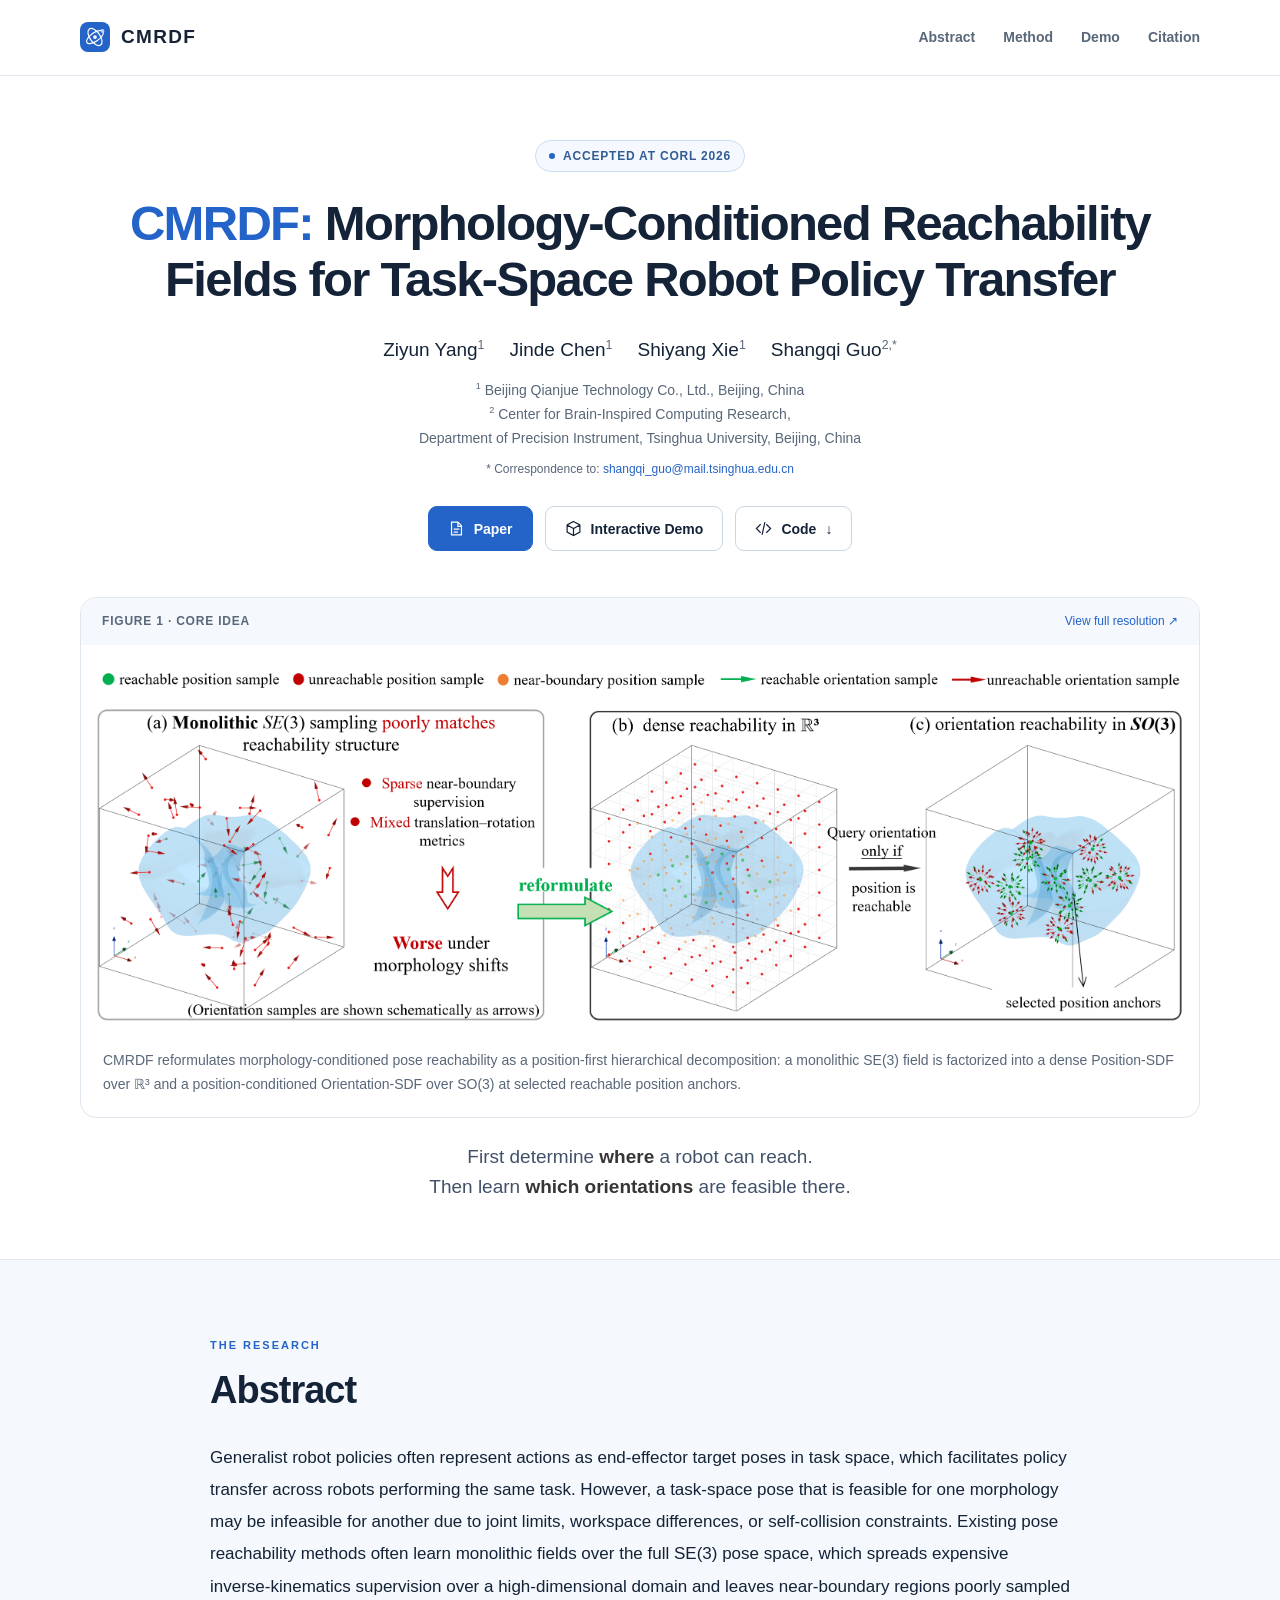
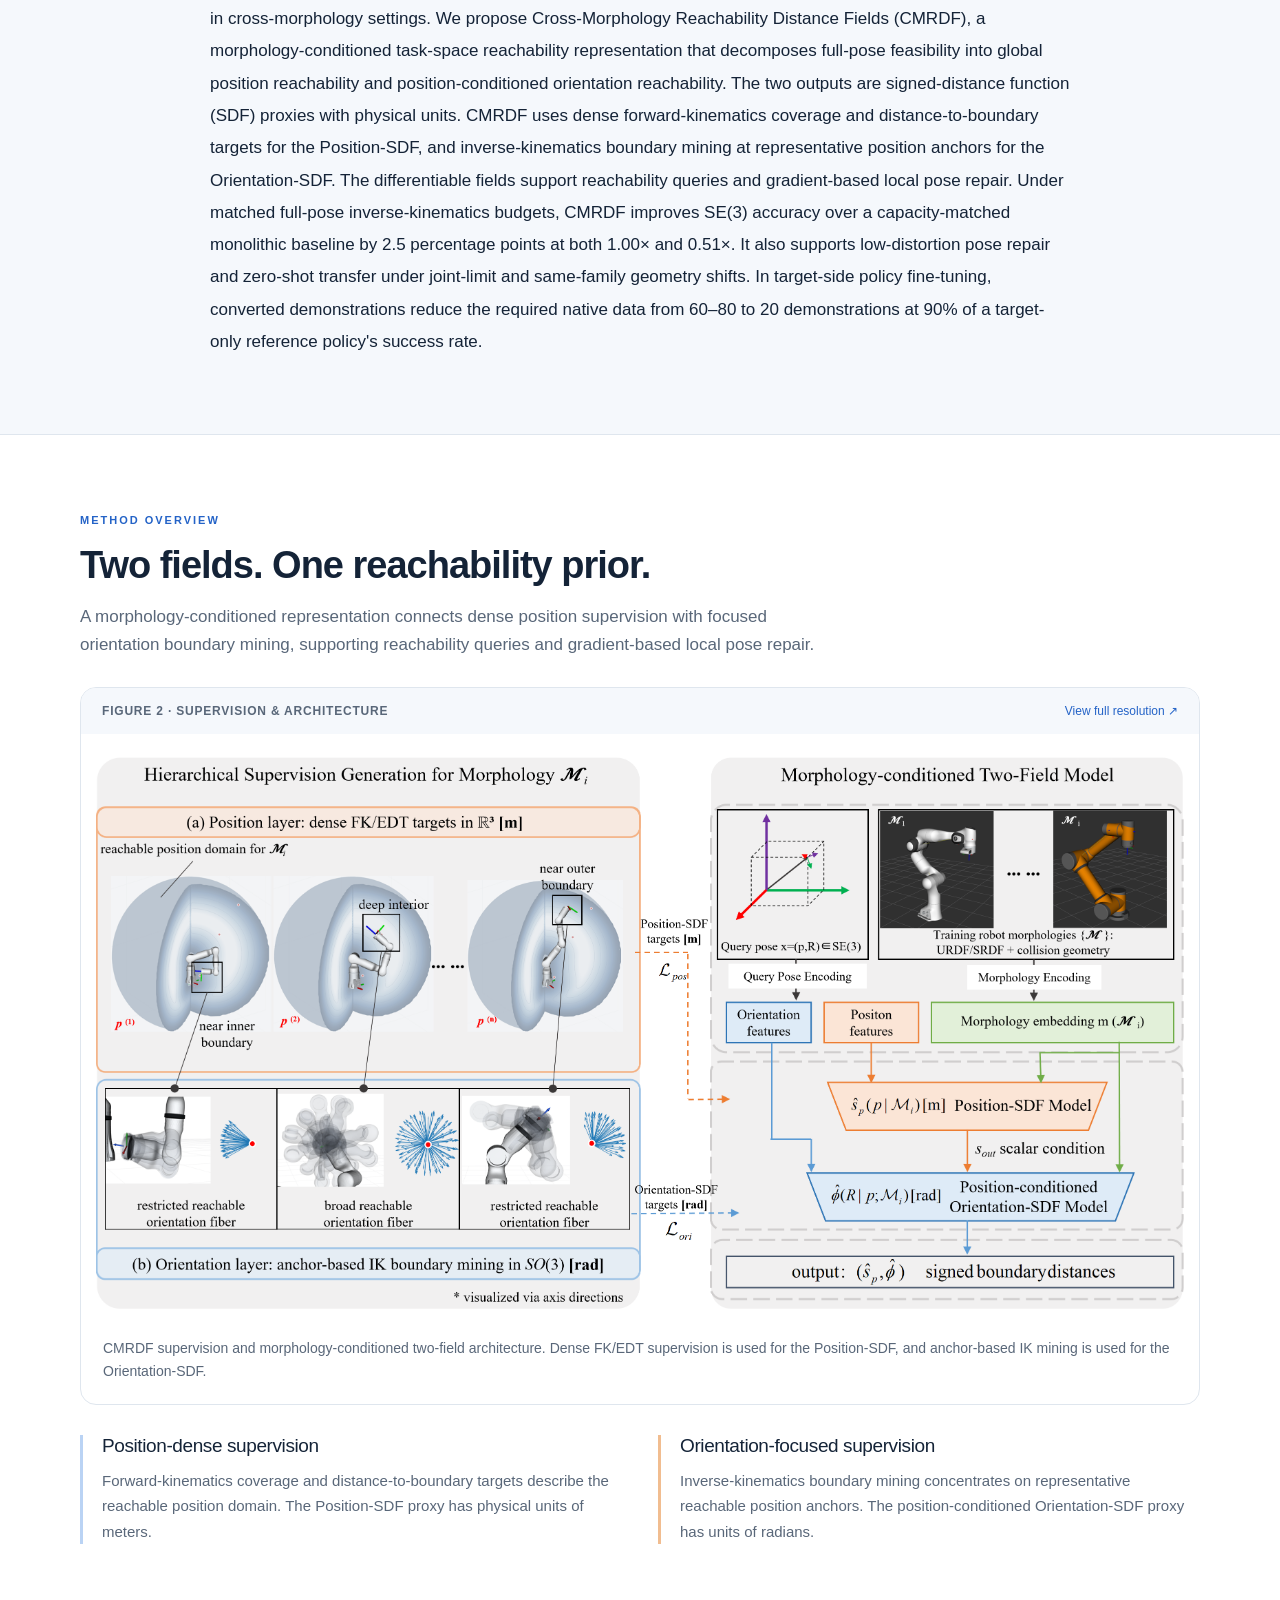
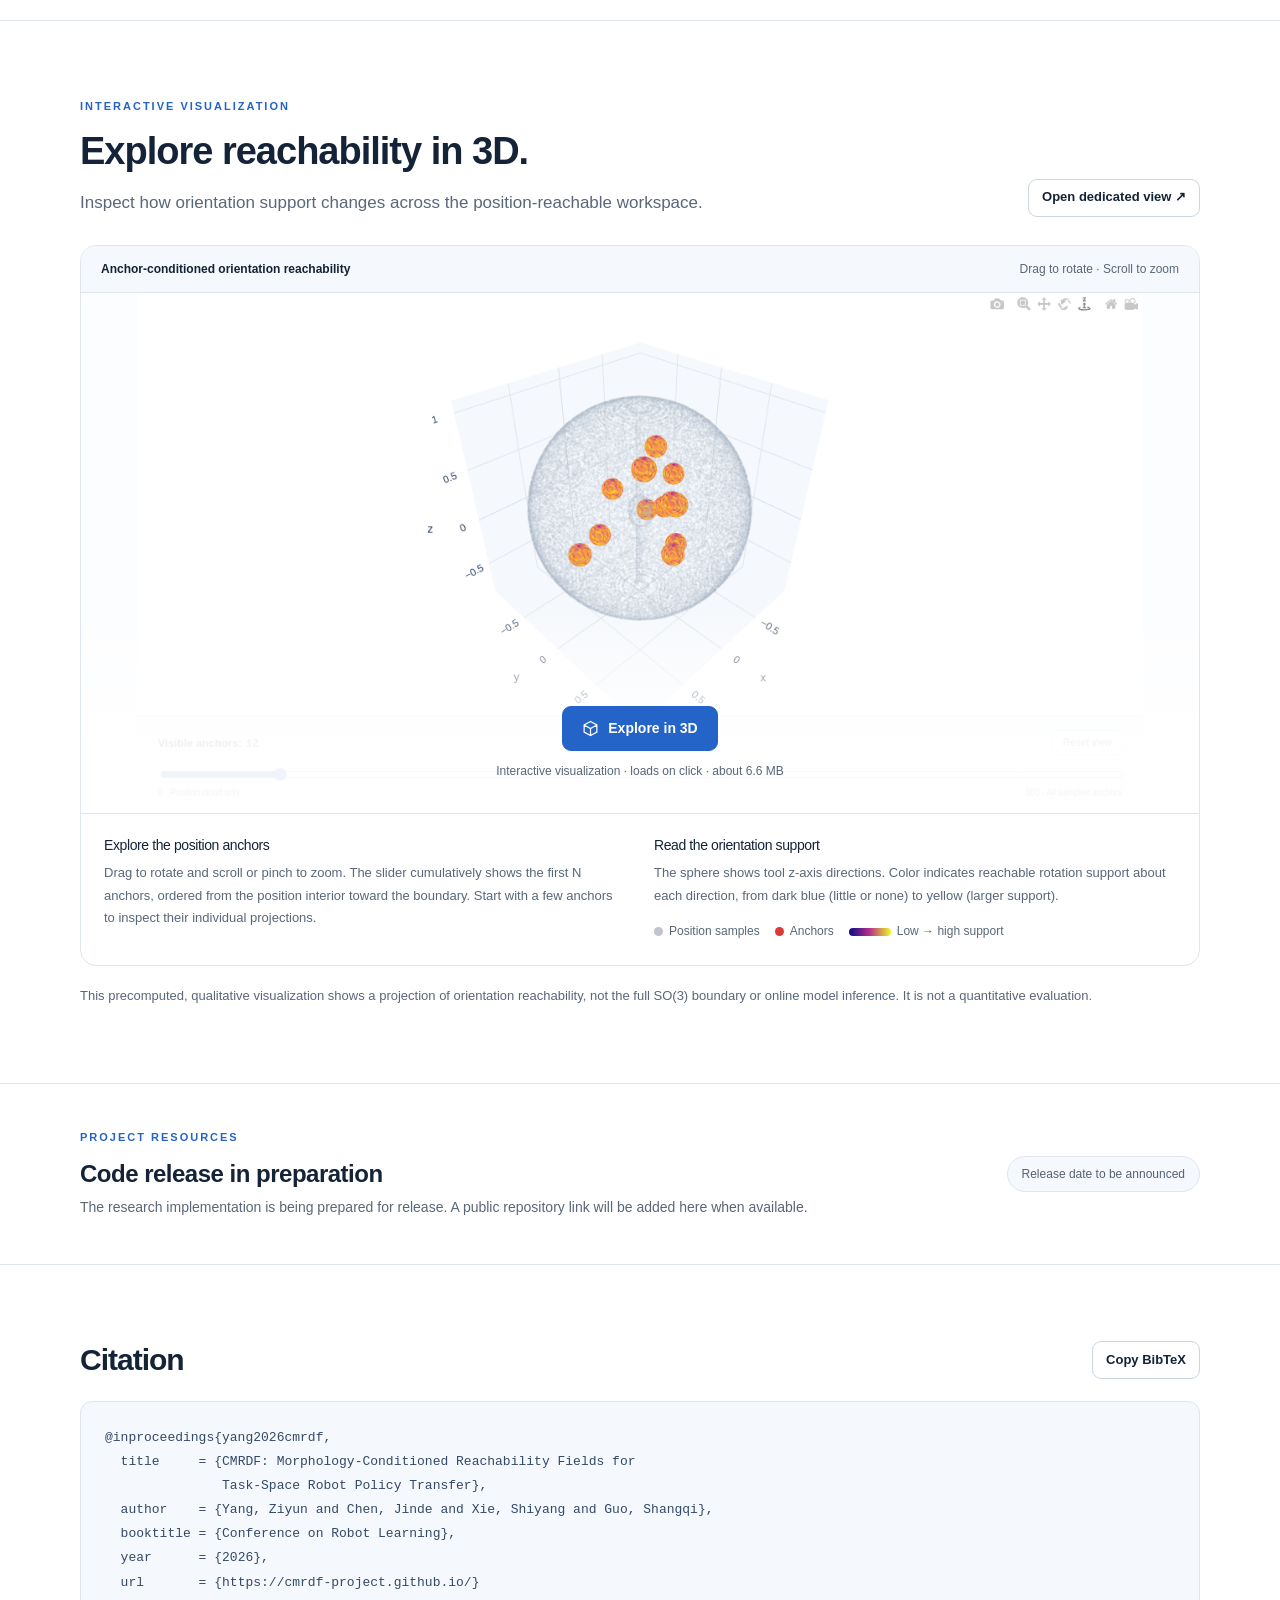
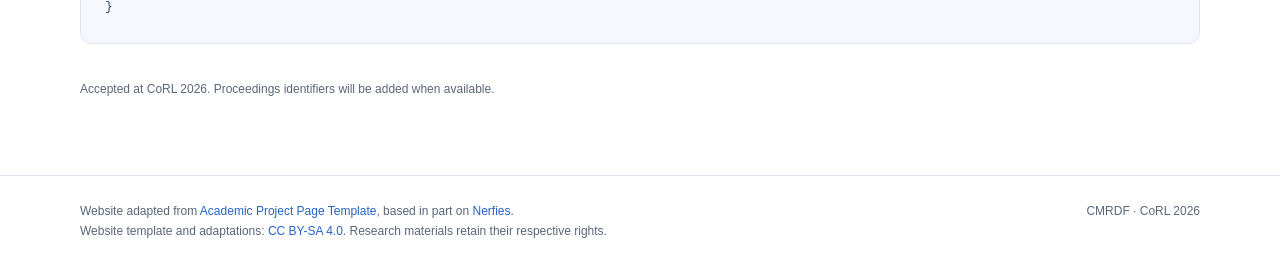
==== index.html @ c9fe5ce1 "Build CMRDF project website with paper and interactive visualization" ====
<!doctype html>
<html lang="en">
<head>
  <meta charset="utf-8">
  <meta name="viewport" content="width=device-width, initial-scale=1">
  <title>CMRDF: Morphology-Conditioned Reachability Fields for Task-Space Robot Policy Transfer</title>
  <meta name="description" content="Morphology-conditioned reachability fields for task-space robot policy transfer, with position-first decomposition and local pose repair.">
  <meta name="author" content="Ziyun Yang, Jinde Chen, Shiyang Xie, Shangqi Guo">
  <meta name="keywords" content="Morphology-conditioned reachability, SE(3) pose repair, Task and motion planning">
  <meta name="theme-color" content="#2463c7">
  <link rel="canonical" href="https://cmrdf-project.github.io/">
  <meta property="og:type" content="article">
  <meta property="og:site_name" content="CMRDF">
  <meta property="og:title" content="CMRDF: Morphology-Conditioned Reachability Fields for Task-Space Robot Policy Transfer">
  <meta property="og:description" content="Morphology-conditioned reachability fields for task-space robot policy transfer, with position-first decomposition and local pose repair.">
  <meta property="og:url" content="https://cmrdf-project.github.io/">
  <meta property="og:image" content="https://cmrdf-project.github.io/static/images/social-preview.png">
  <meta property="og:image:width" content="1200">
  <meta property="og:image:height" content="630">
  <meta property="og:image:alt" content="CMRDF position-first reachability decomposition">
  <meta name="twitter:card" content="summary_large_image">
  <meta name="twitter:title" content="CMRDF: Morphology-Conditioned Reachability Fields for Task-Space Robot Policy Transfer">
  <meta name="twitter:description" content="Morphology-conditioned reachability fields for task-space robot policy transfer, with position-first decomposition and local pose repair.">
  <meta name="twitter:image" content="https://cmrdf-project.github.io/static/images/social-preview.png">
  <meta name="citation_title" content="CMRDF: Morphology-Conditioned Reachability Fields for Task-Space Robot Policy Transfer">
  <meta name="citation_author" content="Ziyun Yang"><meta name="citation_author" content="Jinde Chen"><meta name="citation_author" content="Shiyang Xie"><meta name="citation_author" content="Shangqi Guo">
  <meta name="citation_publication_date" content="2026">
  <meta name="citation_conference_title" content="Conference on Robot Learning">
  <meta name="citation_pdf_url" content="https://cmrdf-project.github.io/static/pdfs/cmrdf.pdf">
  <link rel="icon" href="static/images/favicon.svg" type="image/svg+xml">
  <link rel="stylesheet" href="static/css/bulma.min.css">
  <link rel="stylesheet" href="static/css/site.css">
  <script src="static/js/site.js" defer></script>
</head>
<body>
<a class="skip-link" href="#main-content">Skip to content</a>
<header class="site-header"><div class="container header-inner">
  <a class="wordmark" href="./" aria-label="CMRDF home"><img src="static/images/favicon.svg" width="30" height="30" alt="">CMRDF</a>
  <nav class="site-nav" aria-label="Main navigation"><a href="#abstract">Abstract</a><a class="nav-method" href="#method">Method</a><a href="#demo">Demo</a><a href="#citation">Citation</a></nav>
</div></header>
<main id="main-content">
 <section class="hero" aria-labelledby="paper-title"><div class="hero-body"><div class="container has-text-centered">
  <div class="venue">Accepted at CoRL 2026</div>
  <h1 class="publication-title" id="paper-title"><span class="acronym">CMRDF:</span> Morphology-Conditioned Reachability Fields for Task-Space Robot Policy Transfer</h1>
  <div class="publication-authors"><span>Ziyun Yang<sup>1</sup></span><span>Jinde Chen<sup>1</sup></span><span>Shiyang Xie<sup>1</sup></span><span>Shangqi Guo<sup>2,*</sup></span></div>
  <div class="affiliations"><p><sup>1</sup> Beijing Qianjue Technology Co., Ltd., Beijing, China</p><p><sup>2</sup> Center for Brain-Inspired Computing Research,<br>Department of Precision Instrument, Tsinghua University, Beijing, China</p></div>
  <p class="correspondence">* Correspondence to: <a href="mailto:shangqi_guo@mail.tsinghua.edu.cn">shangqi_guo@mail.tsinghua.edu.cn</a></p>
  <div class="publication-links"><a class="button primary" href="static/pdfs/cmrdf.pdf" target="_blank" rel="noopener"><svg viewBox="0 0 24 24" fill="none" stroke="currentColor" stroke-width="1.7" aria-hidden="true"><path d="M14 3H5v18h14V8zM14 3v6h5M8 13h8M8 17h6"/></svg> Paper</a><a class="button" href="#demo"><svg viewBox="0 0 24 24" fill="none" stroke="currentColor" stroke-width="1.7" aria-hidden="true"><path d="m12 2 9 5v10l-9 5-9-5V7zM3 7l9 5 9-5M12 12v10"/></svg> Interactive Demo</a><a class="button" href="#code"><svg viewBox="0 0 24 24" fill="none" stroke="currentColor" stroke-width="1.7" aria-hidden="true"><path d="m8 6-6 6 6 6m8-12 6 6-6 6M14 3l-4 18"/></svg> Code <span aria-hidden="true">↓</span></a></div>
 </div></div></section>
 <section class="teaser"><div class="container"><figure class="figure-card"><div class="figure-top"><span>Figure 1 · Core idea</span><a href="static/images/overview.png" target="_blank" rel="noopener">View full resolution ↗</a></div><a class="figure-image" href="static/images/overview.png" target="_blank" rel="noopener"><img src="static/images/overview.png" width="2829" height="924" fetchpriority="high" alt="CMRDF factorizes monolithic SE(3) sampling into dense position reachability and orientation reachability at selected position anchors."></a><figcaption>CMRDF reformulates morphology-conditioned pose reachability as a position-first hierarchical decomposition: a monolithic SE(3) field is factorized into a dense Position-SDF over ℝ³ and a position-conditioned Orientation-SDF over SO(3) at selected reachable position anchors.</figcaption></figure><p class="teaser-summary">First determine <strong>where</strong> a robot can reach.<br>Then learn <strong>which orientations</strong> are feasible there.</p></div></section>
 <section class="section abstract-section" id="abstract"><div class="container"><div class="reading"><div class="section-head"><span class="eyebrow">The research</span><h2>Abstract</h2></div><p class="abstract-text">Generalist robot policies often represent actions as end-effector target poses in task space, which facilitates policy transfer across robots performing the same task. However, a task-space pose that is feasible for one morphology may be infeasible for another due to joint limits, workspace differences, or self-collision constraints. Existing pose reachability methods often learn monolithic fields over the full SE(3) pose space, which spreads expensive inverse-kinematics supervision over a high-dimensional domain and leaves near-boundary regions poorly sampled in cross-morphology settings. We propose Cross-Morphology Reachability Distance Fields (CMRDF), a morphology-conditioned task-space reachability representation that decomposes full-pose feasibility into global position reachability and position-conditioned orientation reachability. The two outputs are signed-distance function (SDF) proxies with physical units. CMRDF uses dense forward-kinematics coverage and distance-to-boundary targets for the Position-SDF, and inverse-kinematics boundary mining at representative position anchors for the Orientation-SDF. The differentiable fields support reachability queries and gradient-based local pose repair. Under matched full-pose inverse-kinematics budgets, CMRDF improves SE(3) accuracy over a capacity-matched monolithic baseline by 2.5 percentage points at both 1.00× and 0.51×. It also supports low-distortion pose repair and zero-shot transfer under joint-limit and same-family geometry shifts. In target-side policy fine-tuning, converted demonstrations reduce the required native data from 60–80 to 20 demonstrations at 90% of a target-only reference policy&#x27;s success rate.</p></div></div></section>
 <section class="section" id="method"><div class="container"><div class="section-head"><span class="eyebrow">Method overview</span><h2>Two fields. One reachability prior.</h2><p>A morphology-conditioned representation connects dense position supervision with focused orientation boundary mining, supporting reachability queries and gradient-based local pose repair.</p></div><figure class="figure-card"><div class="figure-top"><span>Figure 2 · Supervision &amp; architecture</span><a href="static/images/method.png" target="_blank" rel="noopener">View full resolution ↗</a></div><a class="figure-image" href="static/images/method.png" target="_blank" rel="noopener"><img src="static/images/method.png" width="3161" height="1608" loading="lazy" alt="Hierarchical FK/EDT position supervision and anchor-based IK orientation mining feed a morphology-conditioned Position-SDF and Orientation-SDF model."></a><figcaption>CMRDF supervision and morphology-conditioned two-field architecture. Dense FK/EDT supervision is used for the Position-SDF, and anchor-based IK mining is used for the Orientation-SDF.</figcaption></figure><div class="method-grid"><div class="method-item"><h3>Position-dense supervision</h3><p>Forward-kinematics coverage and distance-to-boundary targets describe the reachable position domain. The Position-SDF proxy has physical units of meters.</p></div><div class="method-item"><h3>Orientation-focused supervision</h3><p>Inverse-kinematics boundary mining concentrates on representative reachable position anchors. The position-conditioned Orientation-SDF proxy has units of radians.</p></div></div></div></section>
 <section class="section" id="demo"><div class="container"><div class="section-head demo-heading"><div><span class="eyebrow">Interactive visualization</span><h2>Explore reachability in 3D.</h2><p>Inspect how orientation support changes across the position-reachable workspace.</p></div><a class="button small" href="interactive/" target="_blank" rel="noopener">Open dedicated view ↗</a></div><div class="demo-card" data-demo data-demo-src="interactive/orientation_anchor_visualization.html" data-autoload="false">
 <div class="demo-bar"><strong>Anchor-conditioned orientation reachability</strong><span>Drag to rotate · Scroll to zoom</span></div>
 <div class="demo-stage" aria-busy="false"><div class="demo-poster"><img src="static/images/interactive-preview.png" alt="Actual 3D visualization showing the position-reachable point cloud, selected red anchors and their colored orientation-support projections." width="1200" height="620" loading="lazy"><div class="demo-launch"><button class="button primary" data-launch-demo><svg viewBox="0 0 24 24" fill="none" stroke="currentColor" stroke-width="1.7" aria-hidden="true"><path d="m12 2 9 5v10l-9 5-9-5V7zM3 7l9 5 9-5M12 12v10"/></svg> Explore in 3D</button><small>Interactive visualization · loads on click · about 6.6 MB</small></div></div>
  <p class="demo-status" role="status" hidden>Loading the 3D visualization…</p>
  <div class="demo-error" role="alert" hidden><h3>Unable to load the 3D view</h3><p data-error-message></p><button class="button" data-retry-demo>Try again</button><a class="button" href="interactive/" target="_blank" rel="noopener">Open separately ↗</a></div>
 </div>
 <div class="demo-notes"><div><h3>Explore the position anchors</h3><p>Drag to rotate and scroll or pinch to zoom. The slider cumulatively shows the first N anchors, ordered from the position interior toward the boundary. Start with a few anchors to inspect their individual projections.</p></div><div><h3>Read the orientation support</h3><p>The sphere shows tool z-axis directions. Color indicates reachable rotation support about each direction, from dark blue (little or none) to yellow (larger support).</p><div class="legend"><span><i class="dot" aria-hidden="true"></i>Position samples</span><span><i class="dot red" aria-hidden="true"></i>Anchors</span><span><i class="spectrum" aria-hidden="true"></i>Low → high support</span></div></div></div>
</div><p class="interpretation">This precomputed, qualitative visualization shows a projection of orientation reachability, not the full SO(3) boundary or online model inference. It is not a quantitative evaluation.</p><noscript><p>Enable JavaScript to use the interactive view. The paper and figures above remain available.</p></noscript></div></section>
 <section class="section release-section" id="code"><div class="container release-card"><div><span class="eyebrow">Project resources</span><h2>Code release in preparation</h2><p>The research implementation is being prepared for release. A public repository link will be added here when available.</p></div><span class="status-pill">Release date to be announced</span></div></section>
 <section class="section" id="citation"><div class="container reading"><div class="citation-header"><h2>Citation</h2><button class="button small" data-copy-citation>Copy BibTeX</button></div><pre class="citation-box"><code id="bibtex-code">@inproceedings{yang2026cmrdf,
  title     = {CMRDF: Morphology-Conditioned Reachability Fields for
               Task-Space Robot Policy Transfer},
  author    = {Yang, Ziyun and Chen, Jinde and Xie, Shiyang and Guo, Shangqi},
  booktitle = {Conference on Robot Learning},
  year      = {2026},
  url       = {https://cmrdf-project.github.io/}
}</code></pre><p id="copy-status" class="copy-status" role="status" aria-live="polite"></p><p class="citation-note">Accepted at CoRL 2026. Proceedings identifiers will be added when available.</p></div></section>
</main>
<footer class="site-footer"><div class="container footer-inner">
  <p>Website adapted from <a href="https://github.com/eliahuhorwitz/Academic-project-page-template">Academic Project Page Template</a>, based in part on <a href="https://nerfies.github.io/">Nerfies</a>.<br>Website template and adaptations: <a href="https://creativecommons.org/licenses/by-sa/4.0/">CC BY-SA 4.0</a>. Research materials retain their respective rights.</p>
  <span>CMRDF · CoRL 2026</span>
</div></footer>
</body>
</html>
---- static/css/site.css ----
/* CMRDF customization of Academic Project Page Template (CC BY-SA 4.0). */
:root{--ink:#142337;--muted:#596779;--blue:#2463c7;--line:#dfe6ee;--wash:#f5f8fc;--radius:16px}
*{box-sizing:border-box}html{scroll-behavior:smooth;scroll-padding-top:92px}body{margin:0;color:var(--ink);background:#fff;font-family:Inter,-apple-system,BlinkMacSystemFont,"Segoe UI",Arial,sans-serif;font-size:17px;line-height:1.7}a{color:var(--blue);text-decoration:none}a:hover{text-decoration:underline}button,input{font:inherit}button,a,input{touch-action:manipulation}button{cursor:pointer}button:disabled{cursor:wait}a:focus-visible,button:focus-visible,input:focus-visible,summary:focus-visible{outline:3px solid #5c94e8;outline-offset:5px}[hidden]{display:none!important}img{display:block;max-width:100%;height:auto}h1,h2,h3,p,figure{margin:0}h1,h2,h3{color:var(--ink);line-height:1.2}h2{font-size:clamp(28px,3.2vw,38px);letter-spacing:-1px;font-weight:650}h3{font-size:21px;letter-spacing:-.4px}sup{font-size:.65em;color:var(--muted)}.container{width:min(1120px,calc(100% - 48px));max-width:1120px;margin-inline:auto}.reading{max-width:860px;margin-inline:auto}.skip-link{position:absolute;top:-80px;left:20px;padding:8px 16px;background:white;z-index:20}.skip-link:focus{top:8px}.site-header{height:76px;border-bottom:1px solid var(--line);background:#fff}.header-inner{display:flex;align-items:center;justify-content:space-between;height:100%;gap:20px}.wordmark{display:flex;align-items:center;gap:11px;color:var(--ink);font-size:19px;letter-spacing:1.3px;font-weight:750}.wordmark:hover{text-decoration:none}.wordmark img{width:30px;height:30px}.site-nav{display:flex;gap:28px;font-size:14px;font-weight:550}.site-nav a{color:var(--muted)}.site-nav a:hover{color:var(--blue)}.hero-body{padding:64px 0 36px}.has-text-centered{text-align:center}.venue{display:inline-flex;align-items:center;gap:8px;margin-bottom:24px;padding:5px 13px;border:1px solid #cdddF3;border-radius:100px;color:#315c94;background:#f5f9ff;font-size:12px;font-weight:650;letter-spacing:.8px;text-transform:uppercase}.venue::before{content:"";width:6px;height:6px;border-radius:50%;background:var(--blue)}.publication-title{max-width:1040px;margin:0 auto 26px;font-size:clamp(31px,4.1vw,49px);font-weight:720;line-height:1.14;letter-spacing:-1.7px;text-wrap:balance}.publication-title .acronym{color:var(--blue)}.publication-authors{display:flex;justify-content:center;flex-wrap:wrap;gap:9px 25px;font-size:19px;font-weight:500}.affiliations{max-width:780px;margin:13px auto 0;font-size:14px;line-height:1.7;color:var(--muted)}.correspondence{margin-top:8px;font-size:12px;color:var(--muted)}.publication-links{display:flex;justify-content:center;gap:12px;flex-wrap:wrap;margin-top:27px}.button{display:inline-flex;justify-content:center;align-items:center;gap:9px;min-height:45px;height:auto;padding:10px 19px;border:1px solid #ccd6e2;border-radius:9px;background:#fff;color:var(--ink);font-size:14px;line-height:1.3;font-weight:600;white-space:normal;box-shadow:none;transition:background .15s,transform .15s}.button:hover{text-decoration:none;background:var(--wash);border-color:#aec2dc}.button.primary{color:white;background:var(--blue);border-color:var(--blue)}.button.primary:hover{background:#1d51a8;transform:translateY(-1px)}.button svg{width:17px;height:17px;flex-shrink:0}.button.small{font-size:13px;padding:8px 13px;min-height:38px}.section{padding:76px 0}.section + .section{border-top:1px solid var(--line)}.eyebrow{display:block;font-size:11px;text-transform:uppercase;letter-spacing:2px;font-weight:750;color:var(--blue);margin-bottom:13px}.section-head{margin-bottom:28px}.section-head p{max-width:760px;color:var(--muted);margin-top:14px;line-height:1.65}.teaser{padding:10px 0 57px}.figure-card{border:1px solid var(--line);border-radius:var(--radius);overflow:hidden;background:white}.figure-top{display:flex;align-items:center;justify-content:space-between;gap:16px;padding:13px 21px;background:var(--wash);font-size:12px}.figure-top span{letter-spacing:.8px;font-weight:650;text-transform:uppercase;color:var(--muted)}.figure-top a{font-size:12px}.figure-image{display:block;padding:22px 15px 12px}.figure-image:hover{background:#fafcff}.figure-card figcaption{padding:15px 22px 20px;font-size:14px;line-height:1.7;color:var(--muted)}.teaser-summary{font-size:19px;line-height:1.6;max-width:770px;text-align:center;margin:24px auto 0;color:#42516a;text-wrap:balance}.abstract-section{background:var(--wash);border-top:1px solid var(--line)}.abstract-text{font-size:17px;line-height:1.9}.method-grid{display:grid;grid-template-columns:1fr 1fr;gap:36px;margin-top:30px}.method-item{padding-left:19px;border-left:3px solid #bad3f4}.method-item:last-child{border-left-color:#f1bd90}.method-item h3{margin-bottom:10px;font-size:19px}.method-item p{font-size:15px;color:var(--muted)}.demo-heading{display:flex;justify-content:space-between;align-items:flex-end;gap:20px}.demo-heading .button{flex-shrink:0}.demo-card{border:1px solid var(--line);border-radius:var(--radius);overflow:hidden;background:#fff}.demo-bar{display:flex;align-items:center;justify-content:space-between;gap:20px;padding:13px 20px;background:var(--wash);border-bottom:1px solid var(--line);font-size:12px;color:var(--muted)}.demo-bar strong{color:var(--ink);font-weight:600}.demo-stage{position:relative;min-height:520px;background:#fcfdff}.demo-poster{position:relative;min-height:520px;display:grid;place-items:center;overflow:hidden}.demo-poster img{width:100%;height:520px;object-fit:contain}.demo-launch{position:absolute;inset:0;display:flex;flex-direction:column;align-items:center;justify-content:flex-end;gap:10px;padding:32px 16px;background:linear-gradient(transparent 58%,rgba(255,255,255,.93) 85%)}.demo-launch small{font-size:12px;color:var(--muted)}.demo-frame{display:block;width:100%;height:600px;border:0;background:#fff}.demo-status{padding:26px;text-align:center;color:var(--muted);font-size:14px}.demo-error{padding:30px;max-width:650px;margin:auto}.demo-error h3{margin-bottom:10px}.demo-error p{font-size:15px;color:var(--muted);margin-bottom:16px}.demo-error .button{margin-right:9px}.demo-notes{display:grid;grid-template-columns:1fr 1fr;gap:28px;padding:23px;border-top:1px solid var(--line)}.demo-notes h3{font-size:14px;margin-bottom:8px}.demo-notes p{font-size:13px;color:var(--muted);line-height:1.75}.legend{display:flex;gap:15px;flex-wrap:wrap;margin-top:14px;color:var(--muted);font-size:12px}.legend span{display:flex;align-items:center;gap:6px}.dot{display:inline-block;width:9px;height:9px;border-radius:50%;background:#c1c4ca}.dot.red{background:#dd3838}.spectrum{width:42px;height:8px;border-radius:4px;background:linear-gradient(90deg,#0d0887,#b83289,#f0f921)}.interpretation{margin:19px 0 0;font-size:13px;color:var(--muted);line-height:1.7}.release-section{padding:44px 0}.release-card{display:flex;align-items:center;gap:27px;justify-content:space-between}.release-card h2{font-size:24px;letter-spacing:-.5px}.release-card p{color:var(--muted);font-size:14px;margin-top:8px}.status-pill{color:#546275;background:var(--wash);border:1px solid var(--line);border-radius:100px;white-space:nowrap;padding:7px 14px;font-size:12px}.citation-header{display:flex;align-items:center;justify-content:space-between;gap:16px;margin-bottom:22px}.citation-header h2{font-size:30px}.citation-box{background:var(--wash);border:1px solid var(--line);border-radius:12px;padding:24px;margin:0;overflow-x:auto;color:#334968;font:13px/1.85 ui-monospace,SFMono-Regular,Consolas,monospace;white-space:pre-wrap;overflow-wrap:anywhere}.citation-note{font-size:12px;color:var(--muted);margin-top:12px}.copy-status{min-height:23px;color:var(--muted);font-size:12px;text-align:right}.site-footer{border-top:1px solid var(--line);padding:25px 0 32px;font-size:12px;color:var(--muted)}.footer-inner{display:flex;align-items:flex-start;justify-content:space-between;gap:22px}.footer-inner p{max-width:660px}.footer-inner>span{white-space:nowrap}.interactive-intro{padding:36px 0 26px}.interactive-intro h1{font-size:clamp(27px,3.5vw,39px);letter-spacing:-1px;margin-top:12px}.interactive-intro p{color:var(--muted);max-width:790px;font-size:15px;margin-top:13px}.back-link{font-size:13px}.interactive-main{padding-bottom:45px}.interactive-main .demo-frame{height:clamp(490px,73vh,780px)}.interactive-main .demo-stage{min-height:490px}noscript p{padding:16px;border:1px solid var(--line);border-radius:10px;font-size:14px}
@media(min-width:1500px){.hero-body{padding-top:78px}}@media(max-width:720px){.container{width:calc(100% - 32px)}.site-header{height:65px}.site-nav{gap:16px;font-size:12px}.site-nav .nav-method{display:none}.wordmark{font-size:16px;gap:7px}.wordmark img{width:26px;height:26px}.hero-body{padding:43px 0 26px}.publication-title{letter-spacing:-1px;line-height:1.18;font-size:34px}.publication-authors{font-size:16px;gap:8px 18px}.affiliations{font-size:12px}.correspondence{font-size:11px;overflow-wrap:anywhere}.venue{font-size:10px;margin-bottom:20px}.publication-links{gap:8px}.publication-links .button{padding:10px 13px;font-size:12px}.teaser{padding-bottom:38px}.figure-top{padding:10px 13px;font-size:10px}.figure-top a{font-size:11px}.figure-image{padding:15px 8px 6px}.figure-card figcaption{font-size:12px;padding:13px 15px 17px}.teaser-summary{font-size:16px;margin-top:20px}.section{padding:48px 0}.abstract-text{font-size:16px;line-height:1.85}.method-grid,.demo-notes{grid-template-columns:1fr;gap:22px}.method-grid{gap:25px}.demo-heading{display:block}.demo-heading .button{margin-top:17px}.section-head p{font-size:15px}.demo-bar{font-size:11px;padding:11px 14px}.demo-bar span{display:none}.demo-stage,.demo-poster{min-height:400px}.demo-poster img{height:400px;object-fit:cover}.demo-frame{height:520px}.demo-launch{padding:26px 12px}.demo-notes{padding:20px}.release-card{align-items:flex-start;flex-direction:column;gap:16px}.release-card h2{font-size:22px}.citation-box{font-size:11px;padding:18px}.footer-inner{flex-direction:column;gap:10px}.interactive-intro{padding-top:25px}.interactive-main .demo-frame{height:560px}.interactive-main .demo-stage{min-height:560px}}@media(prefers-reduced-motion:reduce){html{scroll-behavior:auto}*{transition:none!important}}
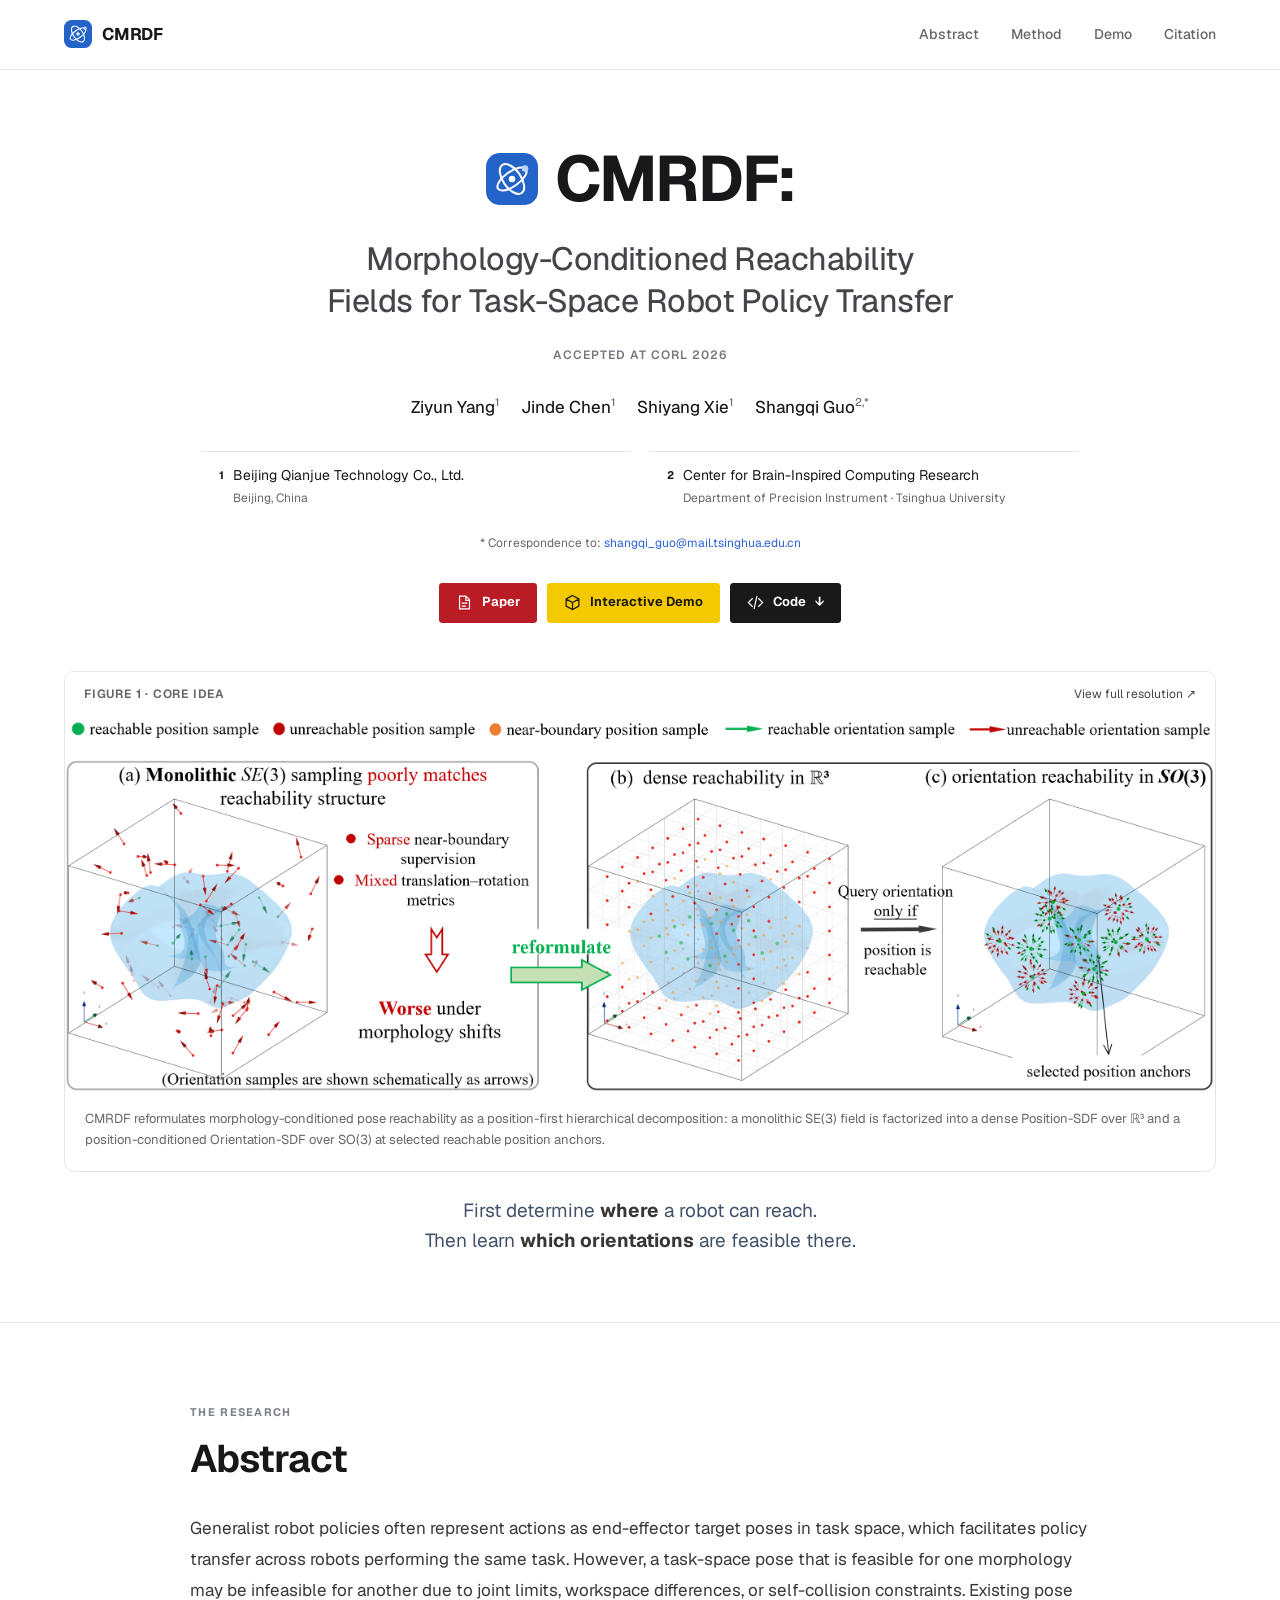
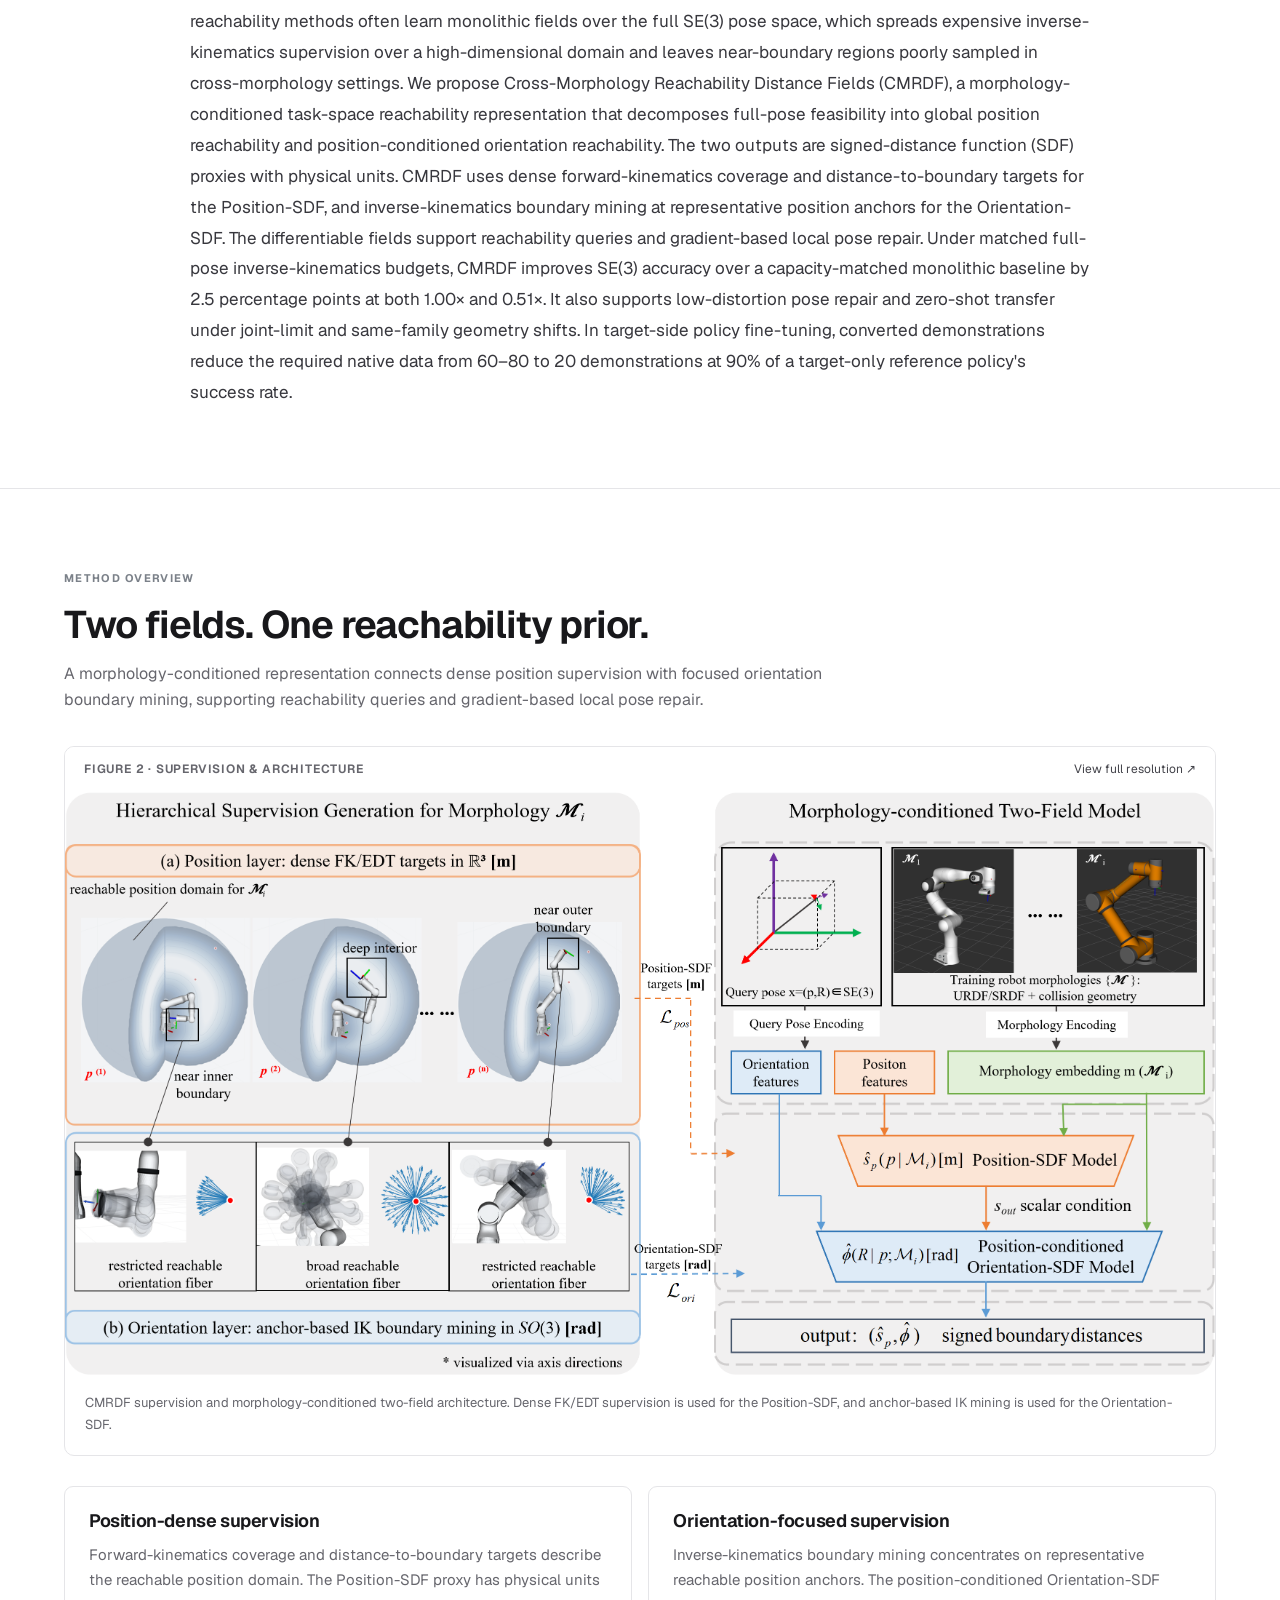
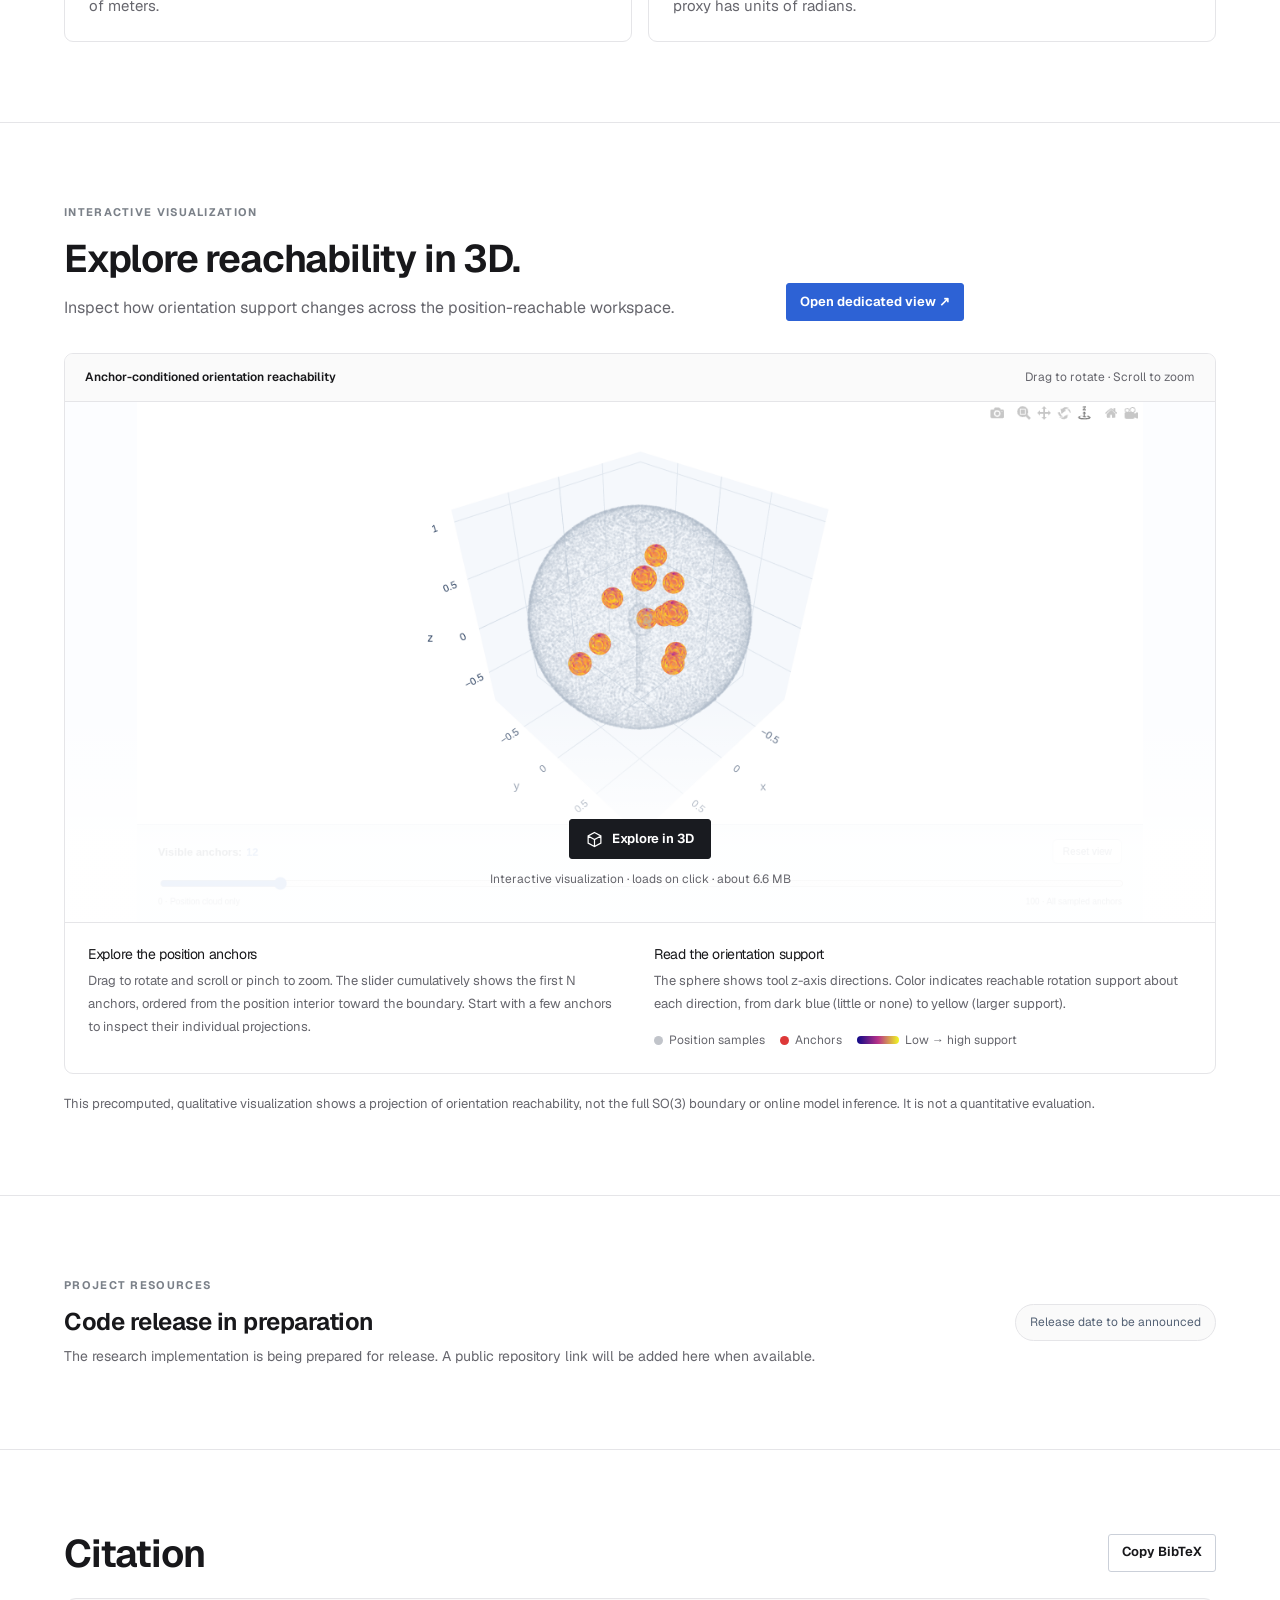
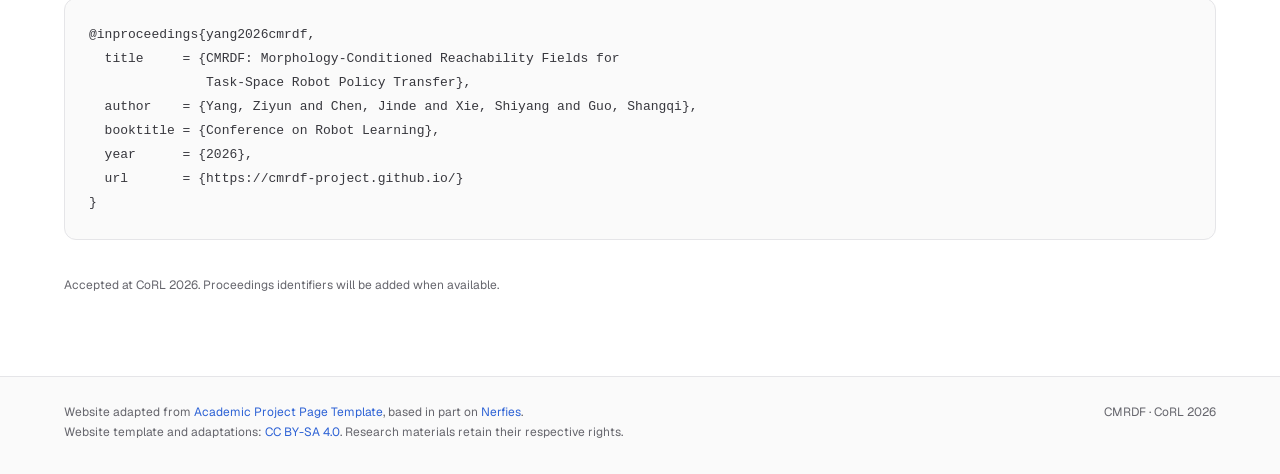
==== commit d3003c94: "imporve stytle" ====
--- a/index.html
+++ b/index.html
@@ -30,6 +30,7 @@
   <link rel="icon" href="static/images/favicon.svg" type="image/svg+xml">
   <link rel="stylesheet" href="static/css/bulma.min.css">
   <link rel="stylesheet" href="static/css/site.css">
+  <link rel="stylesheet" href="static/css/redesign.css">
   <script src="static/js/site.js" defer></script>
 </head>
 <body>
@@ -40,10 +41,10 @@
 </div></header>
 <main id="main-content">
  <section class="hero" aria-labelledby="paper-title"><div class="hero-body"><div class="container has-text-centered">
+  <h1 class="publication-title" id="paper-title"><span class="acronym"><img src="static/images/favicon.svg" width="52" height="52" alt="">CMRDF:</span> Morphology-Conditioned Reachability Fields for Task-Space Robot Policy Transfer</h1>
   <div class="venue">Accepted at CoRL 2026</div>
-  <h1 class="publication-title" id="paper-title"><span class="acronym">CMRDF:</span> Morphology-Conditioned Reachability Fields for Task-Space Robot Policy Transfer</h1>
   <div class="publication-authors"><span>Ziyun Yang<sup>1</sup></span><span>Jinde Chen<sup>1</sup></span><span>Shiyang Xie<sup>1</sup></span><span>Shangqi Guo<sup>2,*</sup></span></div>
-  <div class="affiliations"><p><sup>1</sup> Beijing Qianjue Technology Co., Ltd., Beijing, China</p><p><sup>2</sup> Center for Brain-Inspired Computing Research,<br>Department of Precision Instrument, Tsinghua University, Beijing, China</p></div>
+  <div class="affiliations"><p><sup>1</sup><span>Beijing Qianjue Technology Co., Ltd.<small>Beijing, China</small></span></p><p><sup>2</sup><span>Center for Brain-Inspired Computing Research<small>Department of Precision Instrument · Tsinghua University</small></span></p></div>
   <p class="correspondence">* Correspondence to: <a href="mailto:shangqi_guo@mail.tsinghua.edu.cn">shangqi_guo@mail.tsinghua.edu.cn</a></p>
   <div class="publication-links"><a class="button primary" href="static/pdfs/cmrdf.pdf" target="_blank" rel="noopener"><svg viewBox="0 0 24 24" fill="none" stroke="currentColor" stroke-width="1.7" aria-hidden="true"><path d="M14 3H5v18h14V8zM14 3v6h5M8 13h8M8 17h6"/></svg> Paper</a><a class="button" href="#demo"><svg viewBox="0 0 24 24" fill="none" stroke="currentColor" stroke-width="1.7" aria-hidden="true"><path d="m12 2 9 5v10l-9 5-9-5V7zM3 7l9 5 9-5M12 12v10"/></svg> Interactive Demo</a><a class="button" href="#code"><svg viewBox="0 0 24 24" fill="none" stroke="currentColor" stroke-width="1.7" aria-hidden="true"><path d="m8 6-6 6 6 6m8-12 6 6-6 6M14 3l-4 18"/></svg> Code <span aria-hidden="true">↓</span></a></div>
  </div></div></section>
--- a/static/css/redesign.css
+++ b/static/css/redesign.css
@@ -0,0 +1,161 @@
+/* Academic landing-page refresh inspired by OpenWAM's clear visual hierarchy. */
+@font-face {
+  font-family: Geist;
+  src: url('../fonts/Geist-Latin.woff2') format('woff2');
+  font-style: normal;
+  font-weight: 400 700;
+  font-display: swap;
+}
+
+:root {
+  --ink: #18181b;
+  --muted: #66666d;
+  --blue: #2d62d5;
+  --line: #e5e5e8;
+  --wash: #fafafa;
+  --radius: 10px;
+}
+
+body { font-family: Geist, Inter, -apple-system, BlinkMacSystemFont, "Segoe UI", Arial, sans-serif; }
+.container { width: min(1400px, calc(100% - 48px)); max-width: 1400px; }
+.reading { max-width: 900px; }
+.site-header { position: sticky; top: 0; z-index: 20; height: 70px; background: rgba(255,255,255,.93); backdrop-filter: blur(12px); }
+.wordmark { gap: 10px; font-size: 17px; letter-spacing: -.2px; font-weight: 700; }
+.wordmark img { width: 28px; height: 28px; }
+.site-nav { gap: 32px; font-weight: 500; }
+.site-nav a:hover { color: var(--ink); }
+
+.hero-body { padding: 74px 0 48px; }
+.publication-title {
+  max-width: 990px;
+  margin: 0 auto;
+  color: #44444a;
+  font-size: clamp(25px, 2.5vw, 34px);
+  font-weight: 450;
+  line-height: 1.3;
+  letter-spacing: -.55px;
+}
+.publication-title .acronym {
+  display: flex;
+  justify-content: center;
+  align-items: center;
+  gap: 17px;
+  margin-bottom: 24px;
+  color: var(--ink);
+  font-size: clamp(47px, 5vw, 68px);
+  font-weight: 730;
+  line-height: 1.1;
+  letter-spacing: -2px;
+}
+.publication-title .acronym img { width: 52px; height: 52px; flex: none; }
+.venue {
+  display: inline-block;
+  margin: 23px 0 0;
+  padding: 0;
+  border: 0;
+  background: none;
+  color: #77777f;
+  font-size: 12px;
+  font-weight: 600;
+  letter-spacing: 1px;
+}
+.venue::before { display: none; }
+.publication-authors {
+  gap: 5px 22px;
+  margin-top: 26px;
+  font-size: 17px;
+  font-weight: 450;
+}
+.affiliations {
+  display: flex;
+  justify-content: center;
+  gap: 18px;
+  max-width: 900px;
+  margin: 29px auto 0;
+  color: var(--ink);
+}
+.affiliations p {
+  display: flex;
+  align-items: flex-start;
+  gap: 9px;
+  flex: 1;
+  max-width: 430px;
+  padding: 14px 18px;
+  border-top: 1px solid var(--line);
+  font-size: 14px;
+  line-height: 1.4;
+  text-align: left;
+}
+.affiliations p > span { display: block; }
+.affiliations small {
+  display: block;
+  margin-top: 4px;
+  color: var(--muted);
+  font-size: 12px;
+  line-height: 1.45;
+}
+.affiliations sup { font-size: 11px; font-weight: 700; color: var(--ink); line-height: 1.7; }
+.correspondence { margin-top: 12px; }
+.publication-links { gap: 10px; margin-top: 29px; }
+.button {
+  min-height: 40px;
+  padding: 9px 16px;
+  border-color: #cbd0d9;
+  border-radius: 3px;
+  font-size: 13px;
+  font-weight: 650;
+}
+.button.primary { color: #fff; background: #191b20; border-color: #191b20; }
+.button.primary:hover { background: #343841; }
+.publication-links .button:first-child { color: #fff; background: #b91c24; border-color: #b91c24; }
+.publication-links .button:first-child:hover { background: #96151c; border-color: #96151c; }
+.publication-links .button:nth-child(2) { color: #171717; background: #f4c900; border-color: #f4c900; }
+.publication-links .button:nth-child(2):hover { background: #dbb400; border-color: #dbb400; }
+.publication-links .button:nth-child(3) { color: #fff; background: #191919; border-color: #191919; }
+.publication-links .button:nth-child(3):hover { background: #343434; border-color: #343434; }
+
+.teaser { padding: 0 0 66px; }
+.figure-top { padding: 12px 19px; background: #fff; }
+.figure-top a { color: #424249; }
+.figure-image { padding: 0; }
+.figure-card figcaption { padding: 16px 20px 20px; font-size: 13px; line-height: 1.65; }
+.abstract-section { background: #fff; }
+.section { padding: 80px 0; }
+.section-head { max-width: 900px; margin-bottom: 32px; }
+.section-head h2, .citation-header h2 { color: var(--ink); font-size: clamp(29px, 3vw, 39px); font-weight: 650; letter-spacing: -1.2px; }
+.section-head p { color: var(--muted); font-size: 16px; }
+.eyebrow { color: #7b8189; font-size: 11px; letter-spacing: 1.3px; }
+.abstract-text { color: #37373d; font-size: 17px; line-height: 1.82; }
+.method-grid { gap: 16px; }
+.method-item, .method-item:last-child { padding: 23px 24px; border: 1px solid var(--line); border-radius: 9px; }
+.method-item h3 { font-size: 18px; font-weight: 650; }
+.demo-heading .button { color: #fff; background: var(--blue); border-color: var(--blue); }
+.demo-heading .button:hover { color: #fff; background: #214ca9; border-color: #214ca9; }
+.demo-card { border-radius: 9px; }
+.demo-bar { background: #fafafa; }
+.citation-box { background: #fafafa; color: #37373d; }
+.site-footer { background: #fafafa; }
+
+@media (max-width: 720px) {
+  .container { width: calc(100% - 32px); }
+  .site-header { height: 64px; }
+  .site-nav { gap: 13px; }
+  .wordmark { font-size: 15px; }
+  .hero-body { padding: 50px 0 35px; }
+  .publication-title { font-size: clamp(24px, 6vw, 30px); letter-spacing: -.3px; }
+  .publication-title .acronym { gap: 12px; margin-bottom: 20px; font-size: 46px; letter-spacing: -1.5px; }
+  .publication-title .acronym img { width: 40px; height: 40px; }
+  .venue { margin-top: 18px; font-size: 10px; }
+  .publication-authors { margin-top: 21px; font-size: 15px; }
+  .affiliations { flex-direction: column; gap: 0; margin-top: 21px; }
+  .affiliations p { width: 100%; max-width: none; padding: 10px 8px; font-size: 12px; }
+  .affiliations small { font-size: 11px; }
+  .publication-links { margin-top: 24px; }
+  .publication-links .button { padding: 9px 12px; }
+  .figure-image { padding: 0; overflow-x: auto; }
+  .figure-image img { max-width: none; min-width: 800px; }
+  .section { padding: 53px 0; }
+  .section-head h2, .citation-header h2 { font-size: 29px; }
+  .method-grid { gap: 12px; }
+  .method-item, .method-item:last-child { padding: 18px; }
+}
